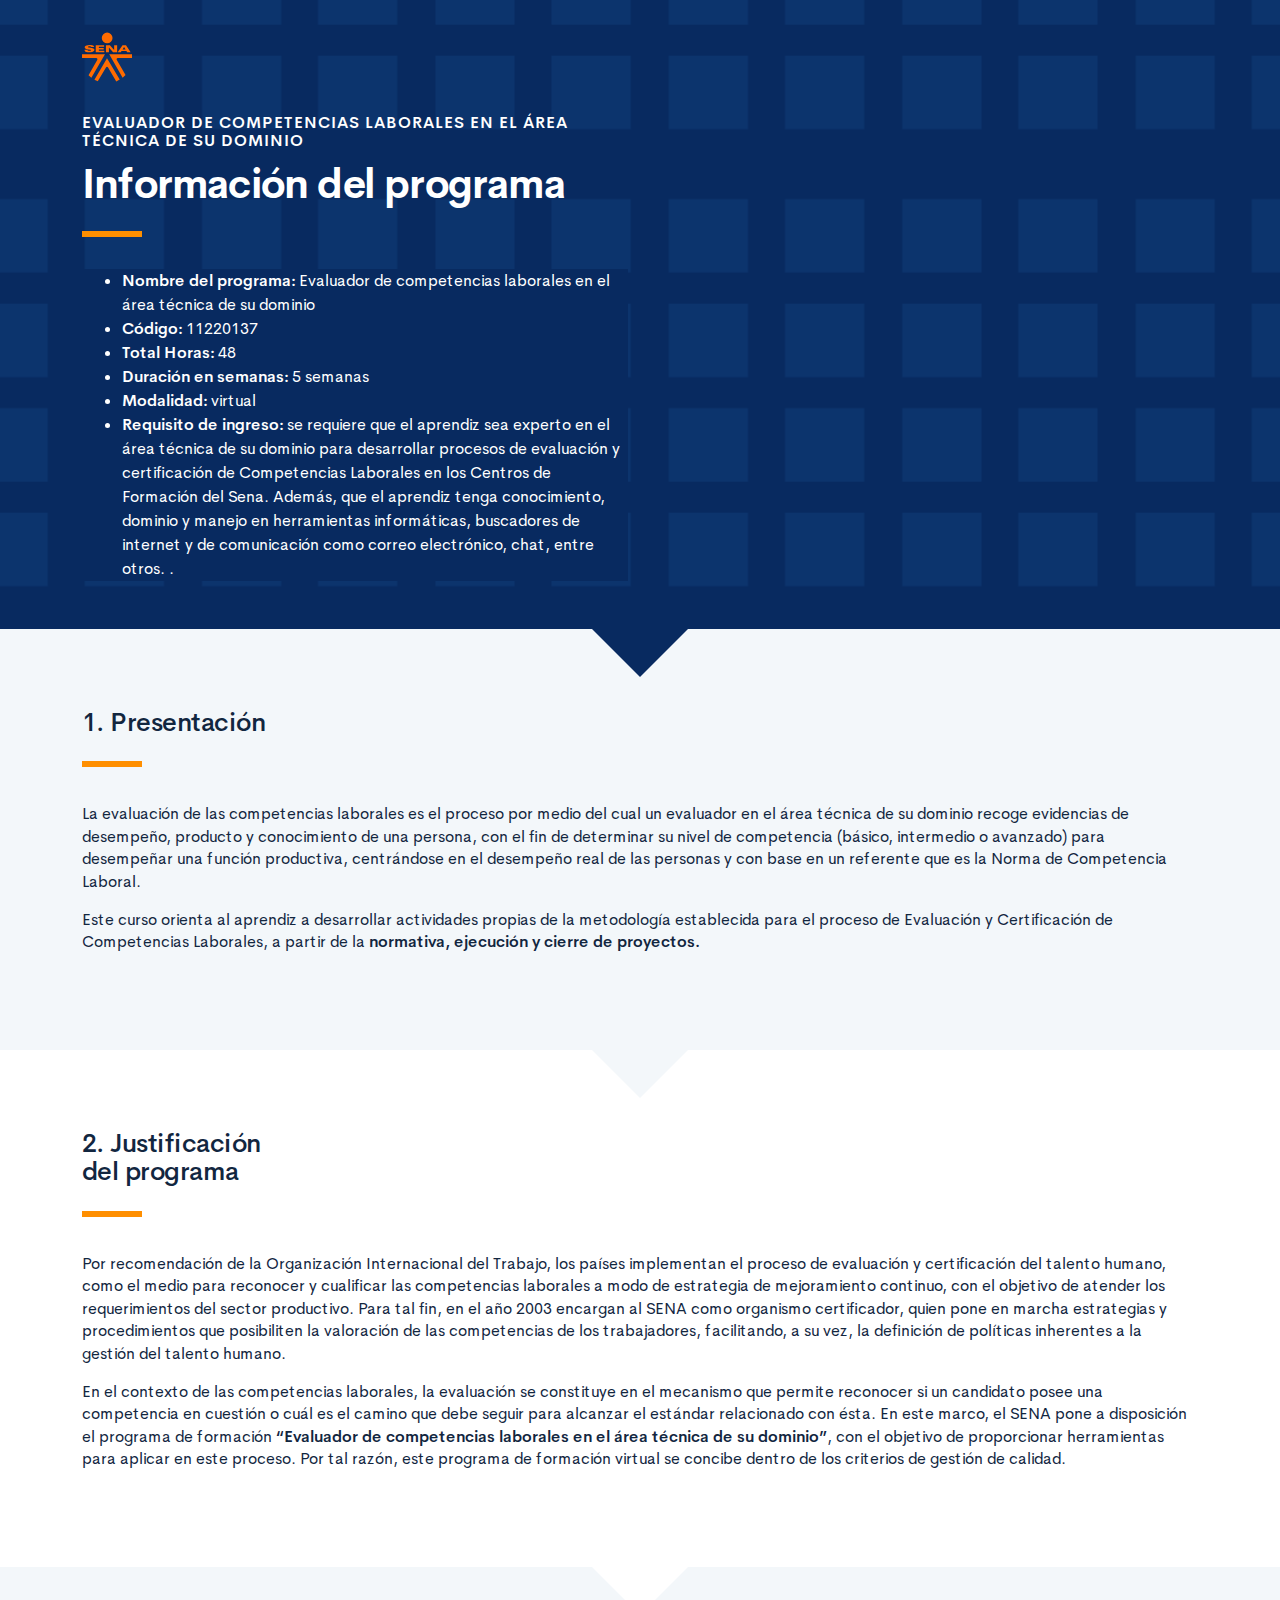
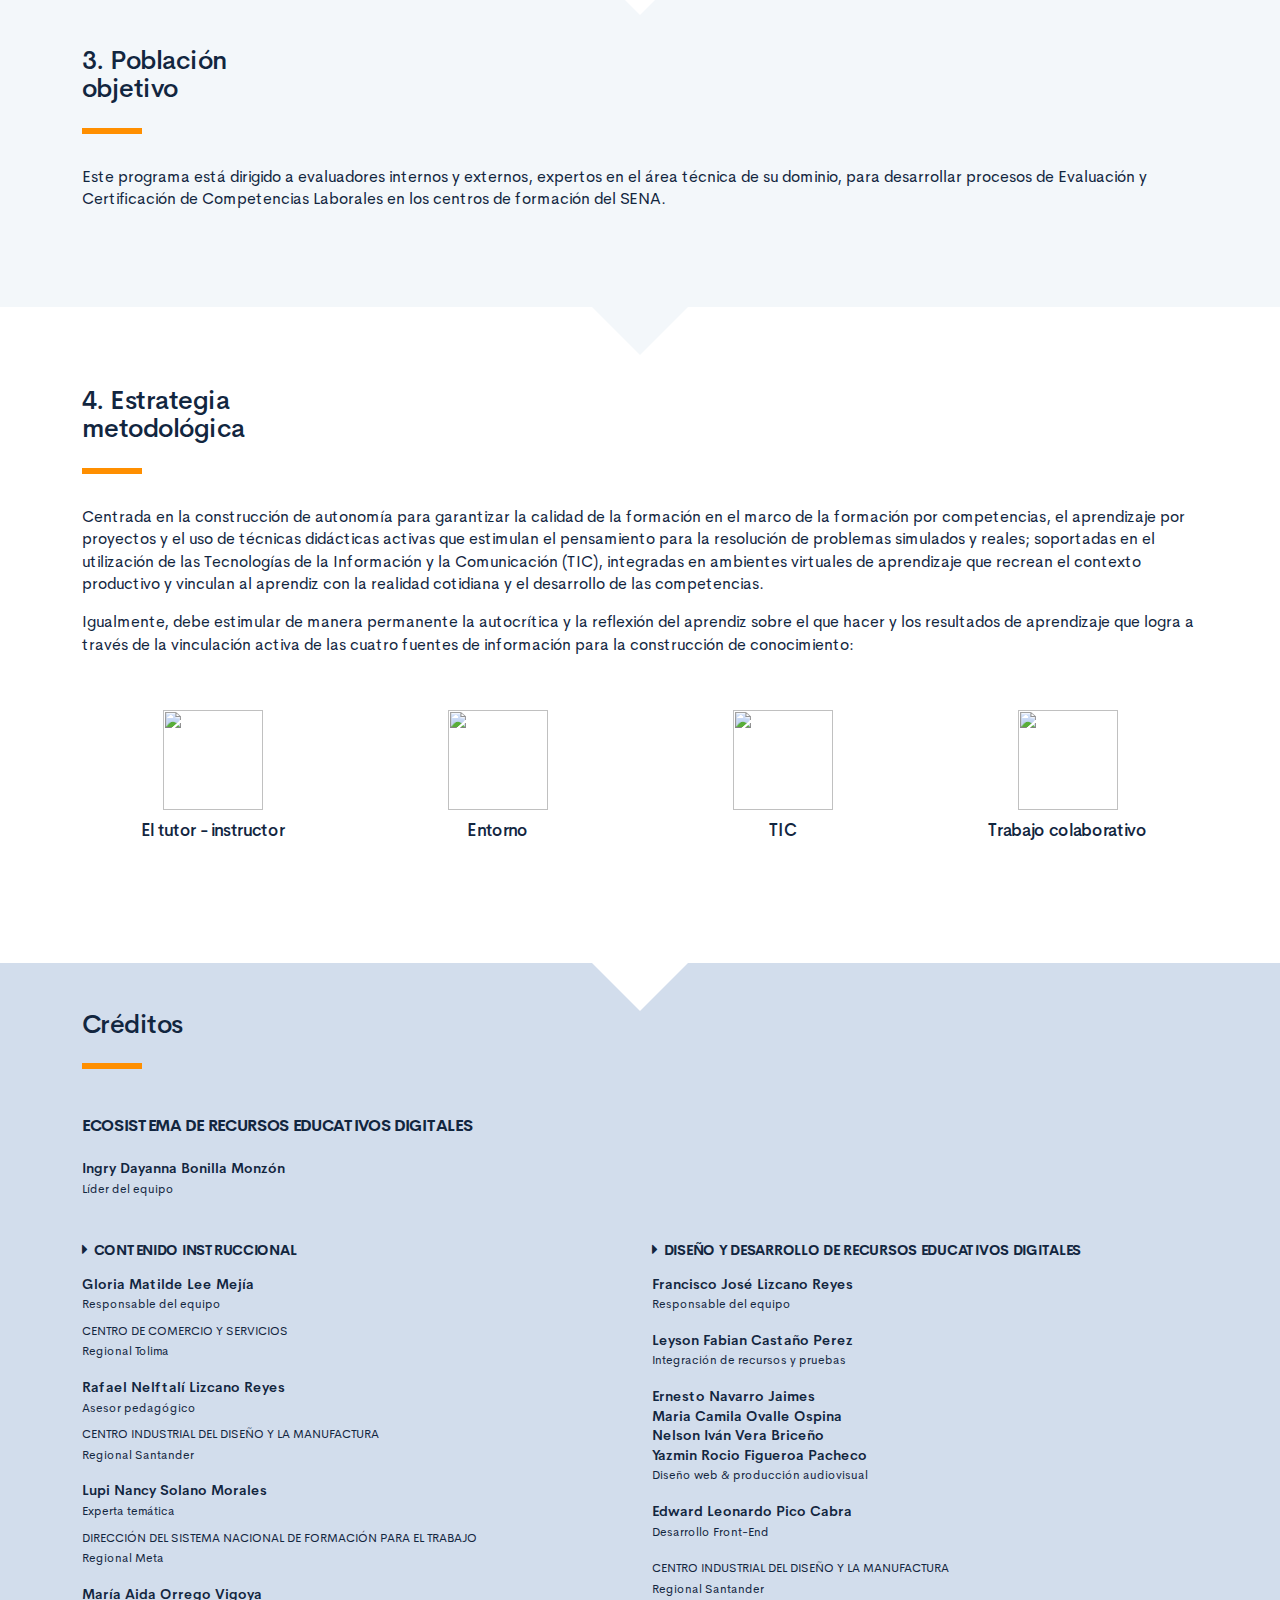
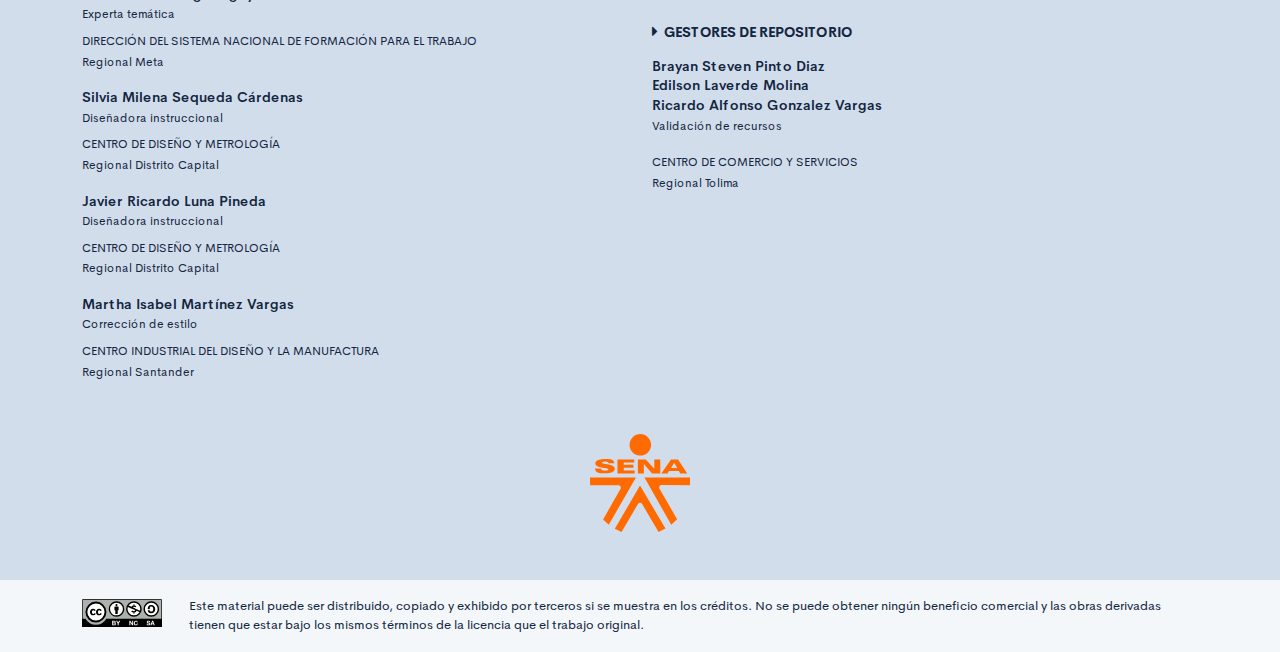
==== public/info.html @ 299780cb "integración de videos" ====
<!DOCTYPE html>
<html lang="es">
    <head>
        <meta charset="UTF-8">
        <meta name="viewport" content="width=device-width, user-scalable=no, initial-scale=1.0, maximum-scale=1.0, minimum-scale=1.0">
        <title>Información del programa: Salud Penitenciaria</title>
        <meta meta name="description" content="Ruta de aprendizaje programa Salud penitenciaria.">
        <link rel="icon" type="image/svg+xml" href="assets/images/logos/senaLogo.svg">
        <link rel="stylesheet" href="assets/fonts/feather/feather.css">
        <link rel="stylesheet" href="assets/fonts/fontawesome/css/font-awesome.css">
        <link href="assets/css/fancybox.css" rel="stylesheet">
        <link href="assets/css/animate.css" rel="stylesheet">
        <link rel="stylesheet" href="assets/css/main.css">
    </head>
    <body class="theme-dark page-header-textura" id="page-home">
        <header class="curso-presentacion page-header" id="CursoPresentacion">
            <div class="page-textura">
                <div class="container">
                    <div class="curso-topbar justify-content-center justify-content-md-start"><a class="curso-topbar__logo"><svg xmlns="http://www.w3.org/2000/svg" width="168.273" height="164.177" viewBox="0 0 168.273 164.177">
                                <path id="SENA_LOGO" data-name="SENA LOGO" d="M85.349,1a18.09,18.09,0,1,0,18.09,18.09h0A18.1,18.1,0,0,0,85.349,1ZM25.617,42.983a33.722,33.722,0,0,0-9.386,1.024,11.156,11.156,0,0,0-5.12,2.56A5.346,5.346,0,0,0,10.086,52.2c.683,1.707,2.56,2.9,4.608,3.584,4.437,1.536,9.386,1.877,13.994,2.731a5.1,5.1,0,0,1,2.389,1.024,1.369,1.369,0,0,1-.683,2.048,9.146,9.146,0,0,1-5.291.683A8.354,8.354,0,0,1,20.5,61.244a1.962,1.962,0,0,1-.853-2.389H9.233A7.663,7.663,0,0,0,10.6,63.463a7.59,7.59,0,0,0,4.267,2.389A28.541,28.541,0,0,0,23.4,66.876,52.426,52.426,0,0,0,35,66.023a11.043,11.043,0,0,0,5.8-2.9,5.358,5.358,0,0,0-1.365-8.533,21.267,21.267,0,0,0-5.8-2.048c-3.072-.683-5.973-1.024-9.045-1.536a9.114,9.114,0,0,1-3.072-.853,1.226,1.226,0,0,1,0-2.219,9.369,9.369,0,0,1,4.437-.683,10.554,10.554,0,0,1,4.608.853A1.877,1.877,0,0,1,31.59,49.81h9.9a5.669,5.669,0,0,0-1.195-3.584A8.875,8.875,0,0,0,35.515,43.5c-3.584-.341-6.827-.512-9.9-.512Zm21.333.683V67.217H75.792V62.1H57.531V57.489H73.744V52.54H57.531V48.786H75.109v-5.12Zm47.615,0H81.253V67.217H91.322V51.346l13.824,15.872h13.824V43.666H108.9v15.7Zm42.495,0L120.676,67.217h10.581l2.56-4.267H150.2l2.389,4.267h11.776l-15.53-23.551ZM142.35,49.3l5.12,8.533h-10.41ZM.7,74.044l.171,12.8L49,86.673c2.389.512,3.925,2.048,3.413,5.8l-29.7,51.711,9.557,9.045L78.01,74.044Zm91.646,0L137.4,152.89l9.9-8.874L117.433,92.3c-.512-3.584.853-5.291,3.413-5.8l48.127.171V74.044ZM84.837,87.185,42.512,159.546l11.264,5.461,28.159-47.615a4.283,4.283,0,0,1,2.9-1.195,4.681,4.681,0,0,1,3.072,1.195l28.159,47.786,11.605-5.973Z" transform="translate(-0.7 -1)" fill="#FF6B00" />
                            </svg>
                        </a></div>
                    <div class="curso-portada">
                        <div class="row align-items-center">
                            <div class="col-12 col-lg-6">
                                <h3 class="curso-subtitulo">Evaluador de competencias laborales en el área técnica de su dominio</h3>
                                <h1 class="curso-titulo">Información del programa</h1>
                                <div class="brand-line-primary"></div>
                                <p class="curso-descripcion">
                                <ul class="bg-brand-color-dark text-white">
                                    <li> <span><strong>Nombre del programa:</strong> Evaluador de competencias laborales en el área técnica de su dominio</span></li>
                                    <li> <span><strong>Código:</strong> 11220137</span></li>
                                    <li> <span><strong>Total Horas:</strong> 48</span></li>
                                    <li> <span><strong>Duración en semanas:</strong> 5 semanas</span></li>
                                    <li> <span><strong>Modalidad:</strong> virtual</span></li>
                                    <li> <span><strong>Requisito de ingreso:</strong> se requiere que el aprendiz sea experto en el área técnica de su dominio para desarrollar procesos de evaluación y certificación de Competencias Laborales en los Centros de Formación del Sena. Además, que el aprendiz tenga conocimiento, dominio y manejo en herramientas informáticas, buscadores de internet y de comunicación como correo electrónico, chat, entre otros. </i>.</span></li>
                                </ul>
                                </p>
                            </div>
                            <div class="col-12 col-lg-6">
                                <div class="embed-responsive embed-responsive-16by9"><iframe class="embed-responsive-item" width="560" height="315" src="https://www.youtube.com/embed/yAttOSxoYdc" frameborder="0" allow="accelerometer; autoplay; encrypted-media; gyroscope; picture-in-picture" allowfullscreen=""> </iframe></div>
                            </div>
                        </div>
                    </div>
                </div>
            </div>
        </header>
        <section class="section section-dark" id="Presentacion">
            <div class="container">
                <h1> 1. Presentación</h1>
                <div class="brand-line-primary"></div>
                <p class="mt-5">La evaluación de las competencias laborales es el proceso por medio del cual un evaluador en el área técnica de su dominio recoge evidencias de desempeño, producto y conocimiento de una persona, con el fin de determinar su nivel de competencia (básico, intermedio o avanzado) para desempeñar una función productiva, centrándose en el desempeño real de las personas y con base en un referente que es la Norma de Competencia Laboral.</p>
                <p>Este curso orienta al aprendiz a desarrollar actividades propias de la metodología establecida para el proceso de Evaluación y Certificación de Competencias Laborales, a partir de la <strong>normativa, ejecución y cierre de proyectos.</strong> </p>
            </div>
        </section>
        <section class="section section-light" id="Justificacion">
            <div class="container">
                <h1> 2. Justificación<br> del programa</h1>
                <div class="brand-line-primary"></div>
                <p class="mt-5">Por recomendación de la Organización Internacional del Trabajo, los países implementan el proceso de evaluación y certificación del talento humano, como el medio para reconocer y cualificar las competencias laborales a modo de estrategia de mejoramiento continuo, con el objetivo de atender los requerimientos del sector productivo. Para tal fin, en el año 2003 encargan al SENA como organismo certificador, quien pone en marcha estrategias y procedimientos que posibiliten la valoración de las competencias de los trabajadores, facilitando, a su vez, la definición de políticas inherentes a la gestión del talento humano.</p>
                <p>En el contexto de las competencias laborales, la evaluación se constituye en el mecanismo que permite reconocer si un candidato posee una competencia en cuestión o cuál es el camino que debe seguir para alcanzar el estándar relacionado con ésta. En este marco, el SENA pone a disposición el programa de formación <strong>“Evaluador de competencias laborales en el área técnica de su dominio”</strong>, con el objetivo de proporcionar herramientas para aplicar en este proceso. Por tal razón, este programa de formación virtual se concibe dentro de los criterios de gestión de calidad.</p>
            </div>
        </section>
        <section class="section section-dark" id="Poblacion">
            <div class="container">
                <h1> 3. Población <br>objetivo</h1>
                <div class="brand-line-primary"></div>
                <p>Este programa está dirigido a evaluadores internos y externos, expertos en el área técnica de su dominio, para desarrollar procesos de Evaluación y Certificación de Competencias Laborales en los centros de formación del SENA.</p>
            </div>
        </section>
        <section class="section section-light" id="Estrategia">
            <div class="container">
                <h1>4. Estrategia <br>metodológica</h1>
                <div class="brand-line-primary"></div>
                <p>Centrada en la construcción de autonomía para garantizar la calidad de la formación en el marco de la formación por competencias, el aprendizaje por proyectos y el uso de técnicas didácticas activas que estimulan el pensamiento para la resolución de problemas simulados y reales; soportadas en el utilización de las Tecnologías de la Información y la Comunicación (TIC), integradas en ambientes virtuales de aprendizaje que recrean el contexto productivo y vinculan al aprendiz con la realidad cotidiana y el desarrollo de las competencias. </p>
                <p>Igualmente, debe estimular de manera permanente la autocrítica y la reflexión del aprendiz sobre el que hacer y los resultados de aprendizaje que logra a través de la vinculación activa de las cuatro fuentes de información para la construcción de conocimiento: </p>
                <div class="row mt-4">
                    <article class="col-md-6 col-lg-3 my-2">
                        <div class="box bg-gray-200 d-flex flex-column justify-content-center align-items-center p-4 rounded-lg"><img class="img-fluid" src="assets/images/info/tutor.svg" style="width: 100px; height: 100px;">
                            <h3 class="my-3">El tutor - instructor</h3>
                        </div>
                    </article>
                    <article class="col-md-6 col-lg-3 my-2">
                        <div class="box bg-gray-200 d-flex flex-column justify-content-center align-items-center p-4 rounded-lg"><img class="img-fluid" src="assets/images/info/entorno.svg" style="width: 100px; height: 100px;">
                            <h3 class="my-3">Entorno</h3>
                        </div>
                    </article>
                    <article class="col-md-6 col-lg-3 my-2">
                        <div class="box bg-gray-200 d-flex flex-column justify-content-center align-items-center p-4 rounded-lg"><img class="img-fluid" src="assets/images/info/tic.svg" style="width: 100px; height: 100px;">
                            <h3 class="my-3">TIC</h3>
                        </div>
                    </article>
                    <article class="col-md-6 col-lg-3 my-2">
                        <div class="box bg-gray-200 d-flex flex-column justify-content-center align-items-center p-4 rounded-lg" style="height: 100%;"><img class="img-fluid" src="assets/images/info/colaborativo.svg" style="width: 100px; height: 100px;">
                            <h3 class="my-3">Trabajo colaborativo</h3>
                        </div>
                    </article>
                </div>
            </div>
        </section>
        <footer class="footer" id="Creditos">
            <div class="container">
                <h1>Créditos </h1>
                <div class="brand-line-primary"></div>
                <div class="row">
                    <div class="col-12 col-md-5">
                        <h3 class="footer-subtitulo mb-4">ECOSISTEMA DE RECURSOS EDUCATIVOS DIGITALES </h3>
                        <p class="footer-texto mb-2"><strong>Ingry Dayanna Bonilla Monzón</strong><br /> <span class="text-small">Líder del equipo</span></p>
                    </div>
                </div>
                <div class="row mt-5">
                    <div class="col-12 col-md-6">
                        <h4 class="footer-subtitulo-2 mt-0">
                            <div class="fa fa-caret-right mr-2"></div>Contenido Instruccional
                        </h4>
                        <p class="footer-texto mb-2"><strong>Gloria Matilde Lee Mejía </strong><br /> <span class="text-small">Responsable del equipo</span></p>
                        <p class="footer-texto"><span class="text-small text-uppercase">Centro de Comercio y Servicios</span><br /><span class="text-small">Regional Tolima</span></p>
                        <p class="footer-texto mb-2"><strong>Rafael Nelftalí Lizcano Reyes</strong><br /> <span class="text-small">Asesor pedagógico<br /></span></p>
                        <p class="footer-texto"><span class="text-small text-uppercase">Centro industrial del diseño y la manufactura </span><br /><span class="text-small">Regional Santander </span></p>
                        <p class="footer-texto mb-2"><strong>Lupi Nancy Solano Morales</strong><br /><span class="text-small">Experta temática<br /></span></p>
                        <p class="footer-texto"><span class="text-small text-uppercase">Dirección del sistema nacional de Formación para el trabajo</span><br /><span class="text-small">Regional Meta</span></p>
                        <p class="footer-texto mb-2"><strong>María Aida Orrego Vigoya</strong><br /><span class="text-small">Experta temática<br /></span></p>
                        <p class="footer-texto"><span class="text-small text-uppercase">Dirección del sistema nacional de Formación para el trabajo</span><br /><span class="text-small">Regional Meta </span></p>
                        <p class="footer-texto mb-2"><strong>Silvia Milena Sequeda Cárdenas</strong><br /><span class="text-small">Diseñadora instruccional<br /></span></p>
                        <p class="footer-texto"><span class="text-small text-uppercase">Centro de diseño y metrología </span><br /><span class="text-small">Regional Distrito Capital </span></p>
                        <p class="footer-texto mb-2"><strong>Javier Ricardo Luna Pineda</strong><br /> <span class="text-small">Diseñadora instruccional<br /></span></p>
                        <p class="footer-texto"><span class="text-small text-uppercase">Centro de diseño y metrología</span><br /><span class="text-small">Regional Distrito Capital </span></p>
                        <p class="footer-texto mb-2"><strong>Martha Isabel Martínez Vargas</strong><br /> <span class="text-small">Corrección de estilo<br /></span></p>
                        <p class="footer-texto"><span class="text-small text-uppercase">Centro industrial del diseño y la manufactura</span><br /><span class="text-small">Regional Santander</span></p>
                    </div>
                    <div class="col-12 col-md-6">
                        <h4 class="footer-subtitulo-2 mt-0">
                            <div class="fa fa-caret-right mr-2"></div>Diseño y desarrollo de recursos educativos digitales
                        </h4>
                        <p class="footer-texto"><strong>Francisco José Lizcano Reyes </strong><br /> <span class="text-small">Responsable del equipo<br /></span></p>
                        <p class="footer-texto"><strong>Leyson Fabian Castaño Perez</strong><br /> <span class="text-small">Integración de recursos y pruebas<br /></span></p>
                        <p class="footer-texto"> <strong>Ernesto Navarro Jaimes</strong><br />
                            <strong>Maria Camila Ovalle Ospina</strong><br />
                            <strong>Nelson Iván Vera Briceño</strong><br />
                            <strong>Yazmin Rocio Figueroa Pacheco</strong><br /><span class="text-small">Diseño web & producción audiovisual<br /></span></p>
                        <p class="footer-texto"><strong>Edward Leonardo Pico Cabra</strong><br /> <span class="text-small">Desarrollo Front-End<br /></span></p>
                        <p class="footer-texto"><span class="text-small text-uppercase">CENTRO INDUSTRIAL DEL DISEÑO Y LA MANUFACTURA </span><br /><span class="text-small">Regional Santander </span></p>
                        <h4 class="footer-subtitulo-2 mt-4">
                            <div class="fa fa-caret-right mr-2"></div>Gestores de repositorio
                        </h4>
                        <p class="footer-texto"> <strong>Brayan Steven Pinto Diaz</strong><br />
                            <strong>Edilson Laverde Molina</strong><br />
                            <strong>Ricardo Alfonso Gonzalez Vargas</strong><br /><span class="text-small">Validación de recursos<br /></span></p>
                        <p class="footer-texto"><span class="text-small text-uppercase">CENTRO DE COMERCIO Y SERVICIOS</span><br /><span class="text-small">Regional Tolima</span></p>
                    </div>
                </div>
                <div class="row justify-content-center align-items-center mt-5"><img src="assets/images/logos/senaLogo.svg" style="max-width:100px" /></div>
            </div>
        </footer>
        <section id="cc">
            <div class="container">
                <div class="d-flex flex-column flex-sm-row"><span class="pr-3"><i class="icon cc"></i></span><span>Este material puede ser distribuido, copiado y exhibido por terceros si se muestra en los créditos. No se puede obtener ningún beneficio comercial y las obras derivadas tienen que estar bajo los mismos términos de la licencia que el trabajo original.</span></div>
            </div>
        </section>
    </body>
</html>
---- public/assets/fonts/feather/feather.css ----
@font-face {
  font-family: 'Feather';
  src:
    url('fonts/Feather.ttf?sdxovp') format('truetype'),
    url('fonts/Feather.woff?sdxovp') format('woff'),
    url('fonts/Feather.svg?sdxovp#Feather') format('svg');
  font-weight: normal;
  font-style: normal;
}

.fe {
  /* use !important to prevent issues with browser extensions that change fonts */
  font-family: 'Feather' !important;
  speak: none;
  font-style: normal;
  font-weight: normal;
  font-variant: normal;
  text-transform: none;
  line-height: 1;

  /* Better Font Rendering =========== */
  -webkit-font-smoothing: antialiased;
  -moz-osx-font-smoothing: grayscale;
}

.fe-activity:before {
  content: "\e900";
}
.fe-airplay:before {
  content: "\e901";
}
.fe-alert-circle:before {
  content: "\e902";
}
.fe-alert-octagon:before {
  content: "\e903";
}
.fe-alert-triangle:before {
  content: "\e904";
}
.fe-align-center:before {
  content: "\e905";
}
.fe-align-justify:before {
  content: "\e906";
}
.fe-align-left:before {
  content: "\e907";
}
.fe-align-right:before {
  content: "\e908";
}
.fe-anchor:before {
  content: "\e909";
}
.fe-aperture:before {
  content: "\e90a";
}
.fe-archive:before {
  content: "\e90b";
}
.fe-arrow-down:before {
  content: "\e90c";
}
.fe-arrow-down-circle:before {
  content: "\e90d";
}
.fe-arrow-down-left:before {
  content: "\e90e";
}
.fe-arrow-down-right:before {
  content: "\e90f";
}
.fe-arrow-left:before {
  content: "\e910";
}
.fe-arrow-left-circle:before {
  content: "\e911";
}
.fe-arrow-right:before {
  content: "\e912";
}
.fe-arrow-right-circle:before {
  content: "\e913";
}
.fe-arrow-up:before {
  content: "\e914";
}
.fe-arrow-up-circle:before {
  content: "\e915";
}
.fe-arrow-up-left:before {
  content: "\e916";
}
.fe-arrow-up-right:before {
  content: "\e917";
}
.fe-at-sign:before {
  content: "\e918";
}
.fe-award:before {
  content: "\e919";
}
.fe-bar-chart:before {
  content: "\e91a";
}
.fe-bar-chart-2:before {
  content: "\e91b";
}
.fe-battery:before {
  content: "\e91c";
}
.fe-battery-charging:before {
  content: "\e91d";
}
.fe-bell:before {
  content: "\e91e";
}
.fe-bell-off:before {
  content: "\e91f";
}
.fe-bluetooth:before {
  content: "\e920";
}
.fe-bold:before {
  content: "\e921";
}
.fe-book:before {
  content: "\e922";
}
.fe-book-open:before {
  content: "\e923";
}
.fe-bookmark:before {
  content: "\e924";
}
.fe-box:before {
  content: "\e925";
}
.fe-briefcase:before {
  content: "\e926";
}
.fe-calendar:before {
  content: "\e927";
}
.fe-camera:before {
  content: "\e928";
}
.fe-camera-off:before {
  content: "\e929";
}
.fe-cast:before {
  content: "\e92a";
}
.fe-check:before {
  content: "\e92b";
}
.fe-check-circle:before {
  content: "\e92c";
}
.fe-check-square:before {
  content: "\e92d";
}
.fe-chevron-down:before {
  content: "\e92e";
}
.fe-chevron-left:before {
  content: "\e92f";
}
.fe-chevron-right:before {
  content: "\e930";
}
.fe-chevron-up:before {
  content: "\e931";
}
.fe-chevrons-down:before {
  content: "\e932";
}
.fe-chevrons-left:before {
  content: "\e933";
}
.fe-chevrons-right:before {
  content: "\e934";
}
.fe-chevrons-up:before {
  content: "\e935";
}
.fe-chrome:before {
  content: "\e936";
}
.fe-circle:before {
  content: "\e937";
}
.fe-clipboard:before {
  content: "\e938";
}
.fe-clock:before {
  content: "\e939";
}
.fe-cloud:before {
  content: "\e93a";
}
.fe-cloud-drizzle:before {
  content: "\e93b";
}
.fe-cloud-lightning:before {
  content: "\e93c";
}
.fe-cloud-off:before {
  content: "\e93d";
}
.fe-cloud-rain:before {
  content: "\e93e";
}
.fe-cloud-snow:before {
  content: "\e93f";
}
.fe-code:before {
  content: "\e940";
}
.fe-codepen:before {
  content: "\e941";
}
.fe-command:before {
  content: "\e942";
}
.fe-compass:before {
  content: "\e943";
}
.fe-copy:before {
  content: "\e944";
}
.fe-corner-down-left:before {
  content: "\e945";
}
.fe-corner-down-right:before {
  content: "\e946";
}
.fe-corner-left-down:before {
  content: "\e947";
}
.fe-corner-left-up:before {
  content: "\e948";
}
.fe-corner-right-down:before {
  content: "\e949";
}
.fe-corner-right-up:before {
  content: "\e94a";
}
.fe-corner-up-left:before {
  content: "\e94b";
}
.fe-corner-up-right:before {
  content: "\e94c";
}
.fe-cpu:before {
  content: "\e94d";
}
.fe-credit-card:before {
  content: "\e94e";
}
.fe-crop:before {
  content: "\e94f";
}
.fe-crosshair:before {
  content: "\e950";
}
.fe-database:before {
  content: "\e951";
}
.fe-delete:before {
  content: "\e952";
}
.fe-disc:before {
  content: "\e953";
}
.fe-dollar-sign:before {
  content: "\e954";
}
.fe-download:before {
  content: "\e955";
}
.fe-download-cloud:before {
  content: "\e956";
}
.fe-droplet:before {
  content: "\e957";
}
.fe-edit:before {
  content: "\e958";
}
.fe-edit-2:before {
  content: "\e959";
}
.fe-edit-3:before {
  content: "\e95a";
}
.fe-external-link:before {
  content: "\e95b";
}
.fe-eye:before {
  content: "\e95c";
}
.fe-eye-off:before {
  content: "\e95d";
}
.fe-facebook:before {
  content: "\e95e";
}
.fe-fast-forward:before {
  content: "\e95f";
}
.fe-feather:before {
  content: "\e960";
}
.fe-file:before {
  content: "\e961";
}
.fe-file-minus:before {
  content: "\e962";
}
.fe-file-plus:before {
  content: "\e963";
}
.fe-file-text:before {
  content: "\e964";
}
.fe-film:before {
  content: "\e965";
}
.fe-filter:before {
  content: "\e966";
}
.fe-flag:before {
  content: "\e967";
}
.fe-folder:before {
  content: "\e968";
}
.fe-folder-minus:before {
  content: "\e969";
}
.fe-folder-plus:before {
  content: "\e96a";
}
.fe-gift:before {
  content: "\e96b";
}
.fe-git-branch:before {
  content: "\e96c";
}
.fe-git-commit:before {
  content: "\e96d";
}
.fe-git-merge:before {
  content: "\e96e";
}
.fe-git-pull-request:before {
  content: "\e96f";
}
.fe-github:before {
  content: "\e970";
}
.fe-gitlab:before {
  content: "\e971";
}
.fe-globe:before {
  content: "\e972";
}
.fe-grid:before {
  content: "\e973";
}
.fe-hard-drive:before {
  content: "\e974";
}
.fe-hash:before {
  content: "\e975";
}
.fe-headphones:before {
  content: "\e976";
}
.fe-heart:before {
  content: "\e977";
}
.fe-help-circle:before {
  content: "\e978";
}
.fe-home:before {
  content: "\e979";
}
.fe-image:before {
  content: "\e97a";
}
.fe-inbox:before {
  content: "\e97b";
}
.fe-info:before {
  content: "\e97c";
}
.fe-instagram:before {
  content: "\e97d";
}
.fe-italic:before {
  content: "\e97e";
}
.fe-layers:before {
  content: "\e97f";
}
.fe-layout:before {
  content: "\e980";
}
.fe-life-buoy:before {
  content: "\e981";
}
.fe-link:before {
  content: "\e982";
}
.fe-link-2:before {
  content: "\e983";
}
.fe-linkedin:before {
  content: "\e984";
}
.fe-list:before {
  content: "\e985";
}
.fe-loader:before {
  content: "\e986";
}
.fe-lock:before {
  content: "\e987";
}
.fe-log-in:before {
  content: "\e988";
}
.fe-log-out:before {
  content: "\e989";
}
.fe-mail:before {
  content: "\e98a";
}
.fe-map:before {
  content: "\e98b";
}
.fe-map-pin:before {
  content: "\e98c";
}
.fe-maximize:before {
  content: "\e98d";
}
.fe-maximize-2:before {
  content: "\e98e";
}
.fe-menu:before {
  content: "\e98f";
}
.fe-message-circle:before {
  content: "\e990";
}
.fe-message-square:before {
  content: "\e991";
}
.fe-mic:before {
  content: "\e992";
}
.fe-mic-off:before {
  content: "\e993";
}
.fe-minimize:before {
  content: "\e994";
}
.fe-minimize-2:before {
  content: "\e995";
}
.fe-minus:before {
  content: "\e996";
}
.fe-minus-circle:before {
  content: "\e997";
}
.fe-minus-square:before {
  content: "\e998";
}
.fe-monitor:before {
  content: "\e999";
}
.fe-moon:before {
  content: "\e99a";
}
.fe-more-horizontal:before {
  content: "\e99b";
}
.fe-more-vertical:before {
  content: "\e99c";
}
.fe-move:before {
  content: "\e99d";
}
.fe-music:before {
  content: "\e99e";
}
.fe-navigation:before {
  content: "\e99f";
}
.fe-navigation-2:before {
  content: "\e9a0";
}
.fe-octagon:before {
  content: "\e9a1";
}
.fe-package:before {
  content: "\e9a2";
}
.fe-paperclip:before {
  content: "\e9a3";
}
.fe-pause:before {
  content: "\e9a4";
}
.fe-pause-circle:before {
  content: "\e9a5";
}
.fe-percent:before {
  content: "\e9a6";
}
.fe-phone:before {
  content: "\e9a7";
}
.fe-phone-call:before {
  content: "\e9a8";
}
.fe-phone-forwarded:before {
  content: "\e9a9";
}
.fe-phone-incoming:before {
  content: "\e9aa";
}
.fe-phone-missed:before {
  content: "\e9ab";
}
.fe-phone-off:before {
  content: "\e9ac";
}
.fe-phone-outgoing:before {
  content: "\e9ad";
}
.fe-pie-chart:before {
  content: "\e9ae";
}
.fe-play:before {
  content: "\e9af";
}
.fe-play-circle:before {
  content: "\e9b0";
}
.fe-plus:before {
  content: "\e9b1";
}
.fe-plus-circle:before {
  content: "\e9b2";
}
.fe-plus-square:before {
  content: "\e9b3";
}
.fe-pocket:before {
  content: "\e9b4";
}
.fe-power:before {
  content: "\e9b5";
}
.fe-printer:before {
  content: "\e9b6";
}
.fe-radio:before {
  content: "\e9b7";
}
.fe-refresh-ccw:before {
  content: "\e9b8";
}
.fe-refresh-cw:before {
  content: "\e9b9";
}
.fe-repeat:before {
  content: "\e9ba";
}
.fe-rewind:before {
  content: "\e9bb";
}
.fe-rotate-ccw:before {
  content: "\e9bc";
}
.fe-rotate-cw:before {
  content: "\e9bd";
}
.fe-rss:before {
  content: "\e9be";
}
.fe-save:before {
  content: "\e9bf";
}
.fe-scissors:before {
  content: "\e9c0";
}
.fe-search:before {
  content: "\e9c1";
}
.fe-send:before {
  content: "\e9c2";
}
.fe-server:before {
  content: "\e9c3";
}
.fe-settings:before {
  content: "\e9c4";
}
.fe-share:before {
  content: "\e9c5";
}
.fe-share-2:before {
  content: "\e9c6";
}
.fe-shield:before {
  content: "\e9c7";
}
.fe-shield-off:before {
  content: "\e9c8";
}
.fe-shopping-bag:before {
  content: "\e9c9";
}
.fe-shopping-cart:before {
  content: "\e9ca";
}
.fe-shuffle:before {
  content: "\e9cb";
}
.fe-sidebar:before {
  content: "\e9cc";
}
.fe-skip-back:before {
  content: "\e9cd";
}
.fe-skip-forward:before {
  content: "\e9ce";
}
.fe-slack:before {
  content: "\e9cf";
}
.fe-slash:before {
  content: "\e9d0";
}
.fe-sliders:before {
  content: "\e9d1";
}
.fe-smartphone:before {
  content: "\e9d2";
}
.fe-speaker:before {
  content: "\e9d3";
}
.fe-square:before {
  content: "\e9d4";
}
.fe-star:before {
  content: "\e9d5";
}
.fe-stop-circle:before {
  content: "\e9d6";
}
.fe-sun:before {
  content: "\e9d7";
}
.fe-sunrise:before {
  content: "\e9d8";
}
.fe-sunset:before {
  content: "\e9d9";
}
.fe-tablet:before {
  content: "\e9da";
}
.fe-tag:before {
  content: "\e9db";
}
.fe-target:before {
  content: "\e9dc";
}
.fe-terminal:before {
  content: "\e9dd";
}
.fe-thermometer:before {
  content: "\e9de";
}
.fe-thumbs-down:before {
  content: "\e9df";
}
.fe-thumbs-up:before {
  content: "\e9e0";
}
.fe-toggle-left:before {
  content: "\e9e1";
}
.fe-toggle-right:before {
  content: "\e9e2";
}
.fe-trash:before {
  content: "\e9e3";
}
.fe-trash-2:before {
  content: "\e9e4";
}
.fe-trending-down:before {
  content: "\e9e5";
}
.fe-trending-up:before {
  content: "\e9e6";
}
.fe-triangle:before {
  content: "\e9e7";
}
.fe-truck:before {
  content: "\e9e8";
}
.fe-tv:before {
  content: "\e9e9";
}
.fe-twitter:before {
  content: "\e9ea";
}
.fe-type:before {
  content: "\e9eb";
}
.fe-umbrella:before {
  content: "\e9ec";
}
.fe-underline:before {
  content: "\e9ed";
}
.fe-unlock:before {
  content: "\e9ee";
}
.fe-upload:before {
  content: "\e9ef";
}
.fe-upload-cloud:before {
  content: "\e9f0";
}
.fe-user:before {
  content: "\e9f1";
}
.fe-user-check:before {
  content: "\e9f2";
}
.fe-user-minus:before {
  content: "\e9f3";
}
.fe-user-plus:before {
  content: "\e9f4";
}
.fe-user-x:before {
  content: "\e9f5";
}
.fe-users:before {
  content: "\e9f6";
}
.fe-video:before {
  content: "\e9f7";
}
.fe-video-off:before {
  content: "\e9f8";
}
.fe-voicemail:before {
  content: "\e9f9";
}
.fe-volume:before {
  content: "\e9fa";
}
.fe-volume-1:before {
  content: "\e9fb";
}
.fe-volume-2:before {
  content: "\e9fc";
}
.fe-volume-x:before {
  content: "\e9fd";
}
.fe-watch:before {
  content: "\e9fe";
}
.fe-wifi:before {
  content: "\e9ff";
}
.fe-wifi-off:before {
  content: "\ea00";
}
.fe-wind:before {
  content: "\ea01";
}
.fe-x:before {
  content: "\ea02";
}
.fe-x-circle:before {
  content: "\ea03";
}
.fe-x-square:before {
  content: "\ea04";
}
.fe-youtube:before {
  content: "\ea05";
}
.fe-zap:before {
  content: "\ea06";
}
.fe-zap-off:before {
  content: "\ea07";
}
.fe-zoom-in:before {
  content: "\ea08";
}
.fe-zoom-out:before {
  content: "\ea09";
}
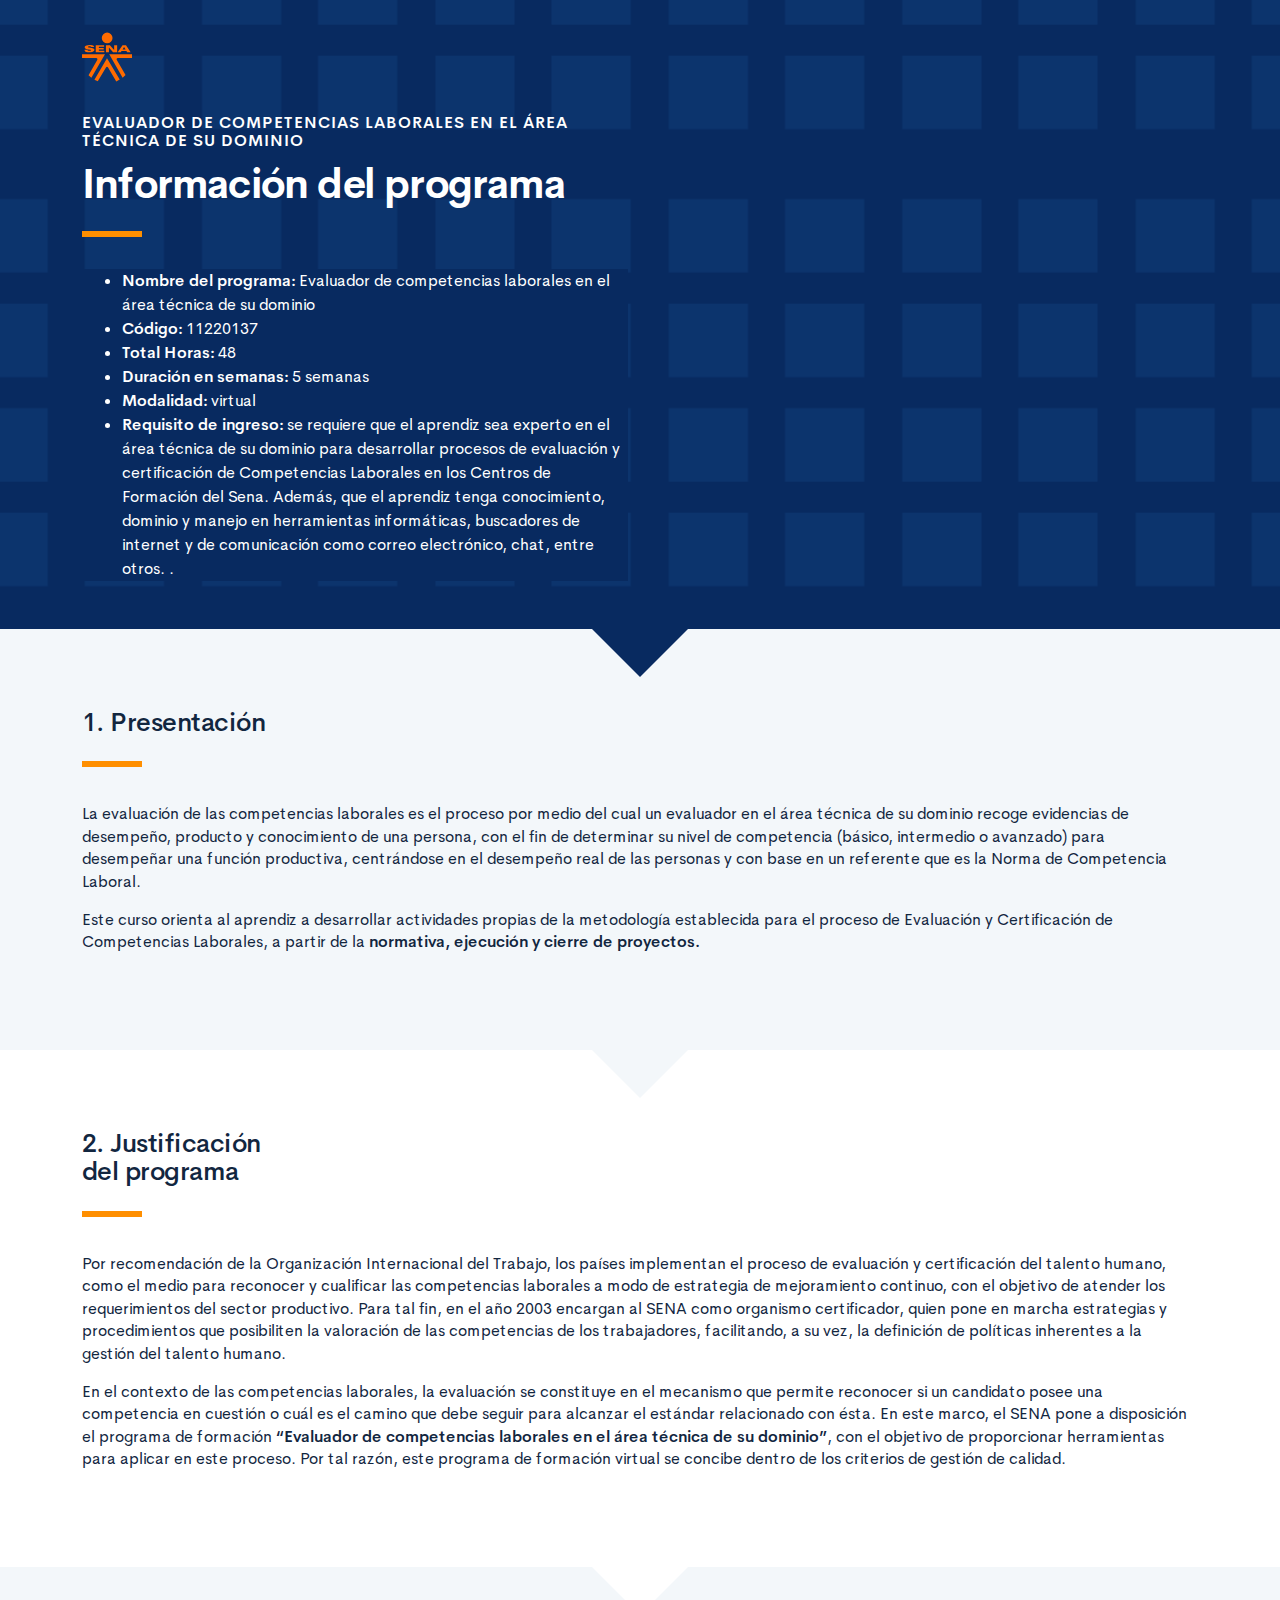
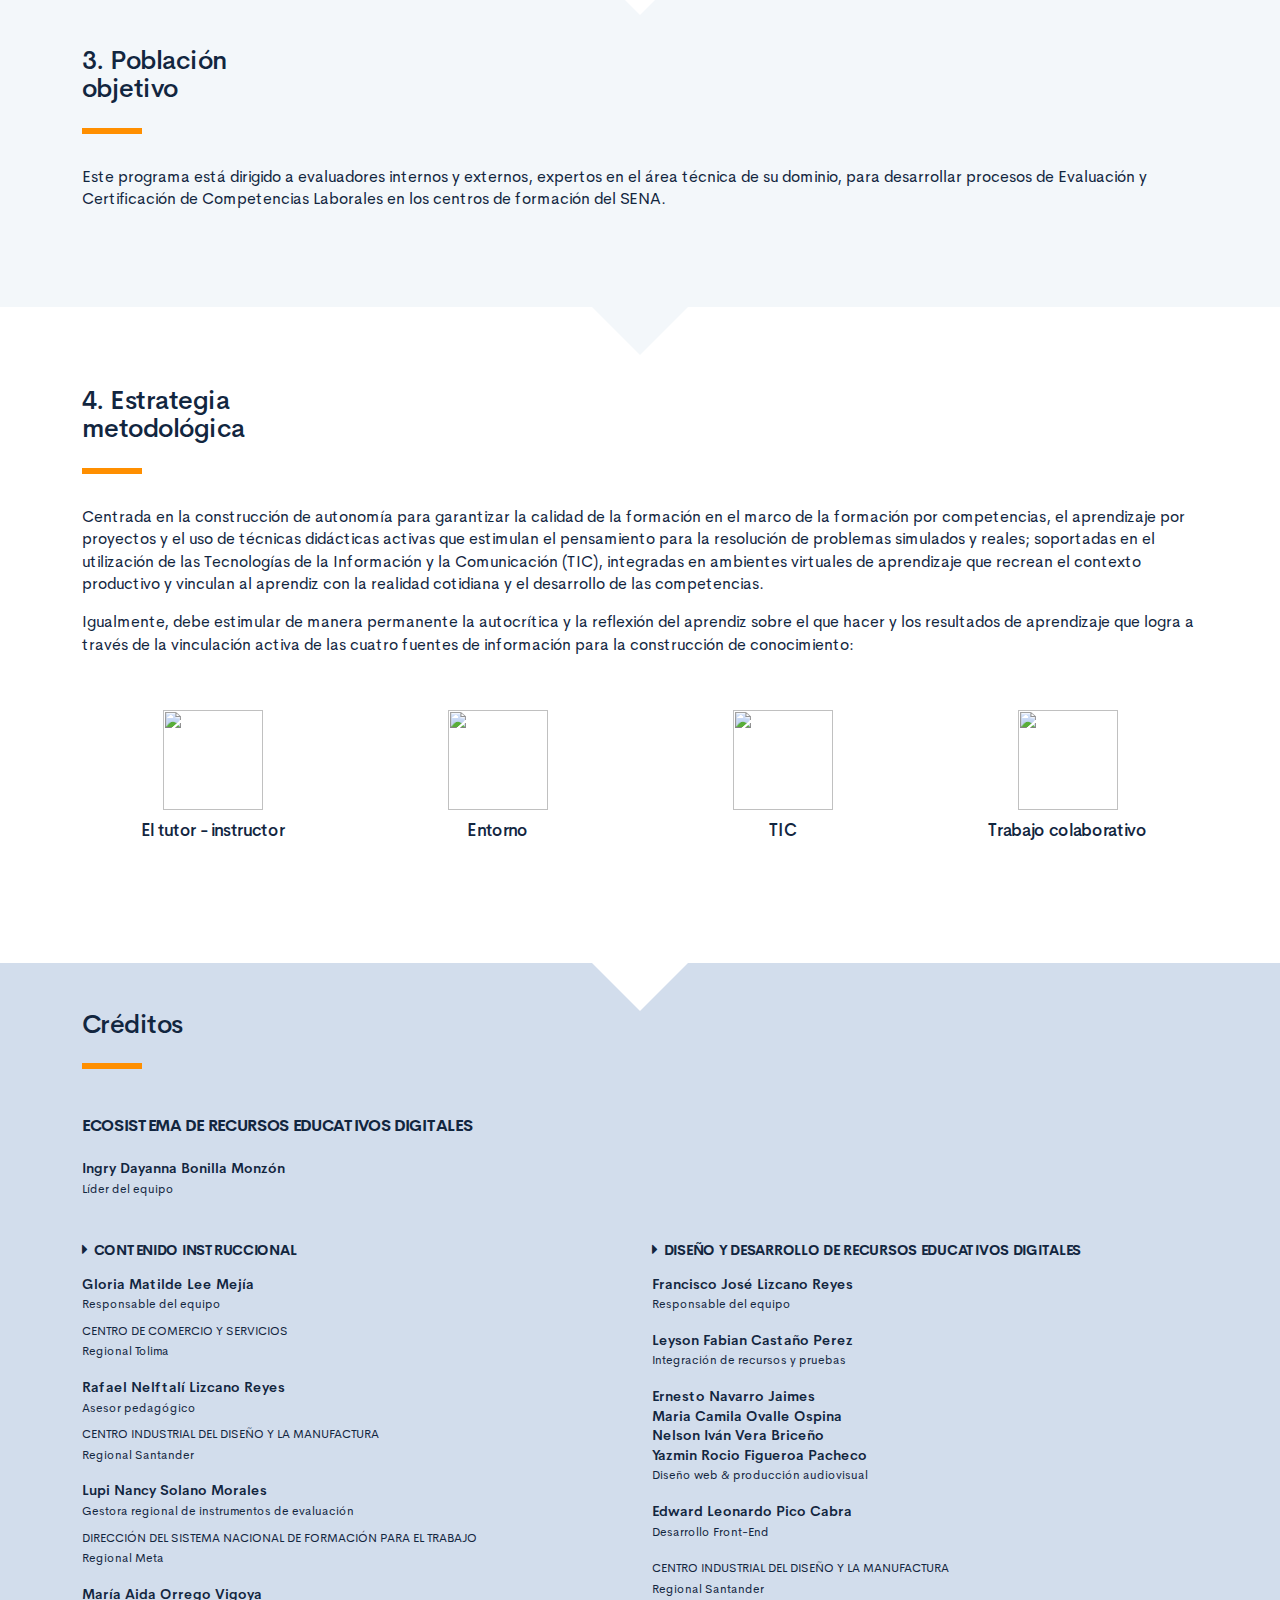
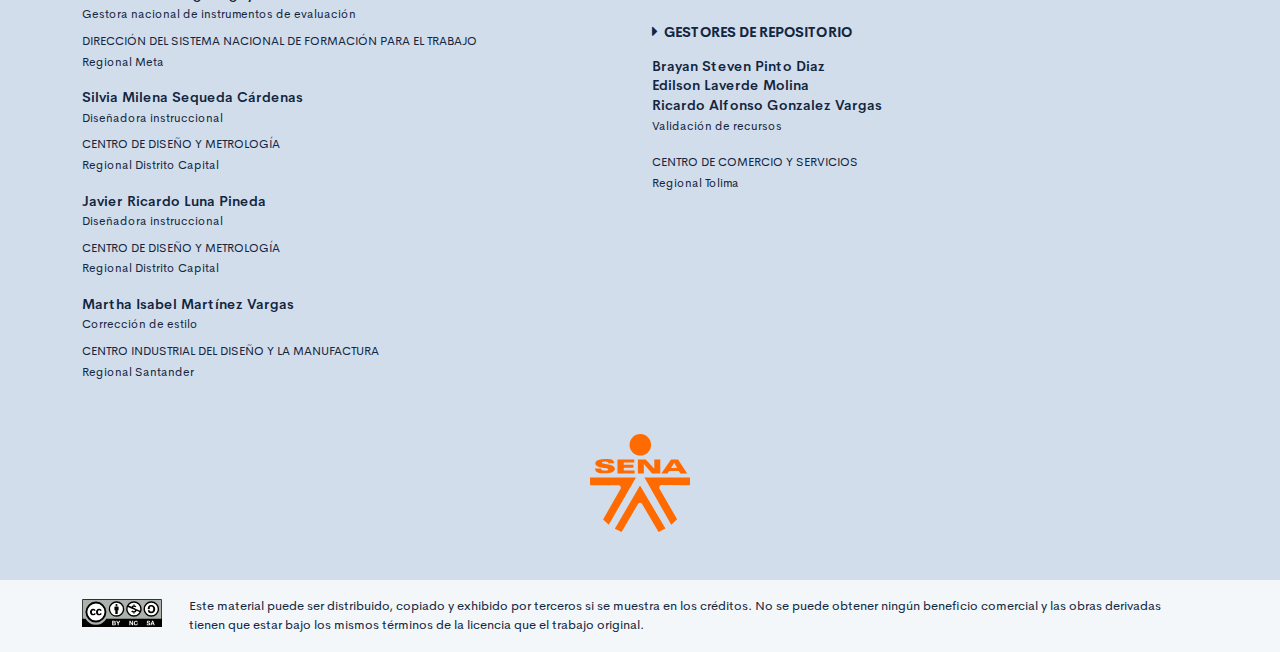
==== commit d3a84f4c: "Ajuste estilo 2" ====
--- a/public/info.html
+++ b/public/info.html
@@ -117,9 +117,9 @@
                         <p class="footer-texto"><span class="text-small text-uppercase">Centro de Comercio y Servicios</span><br /><span class="text-small">Regional Tolima</span></p>
                         <p class="footer-texto mb-2"><strong>Rafael Nelftalí Lizcano Reyes</strong><br /> <span class="text-small">Asesor pedagógico<br /></span></p>
                         <p class="footer-texto"><span class="text-small text-uppercase">Centro industrial del diseño y la manufactura </span><br /><span class="text-small">Regional Santander </span></p>
-                        <p class="footer-texto mb-2"><strong>Lupi Nancy Solano Morales</strong><br /><span class="text-small">Experta temática<br /></span></p>
+                        <p class="footer-texto mb-2"><strong>Lupi Nancy Solano Morales</strong><br /><span class="text-small">Gestora regional de instrumentos de evaluación<br /></span></p>
                         <p class="footer-texto"><span class="text-small text-uppercase">Dirección del sistema nacional de Formación para el trabajo</span><br /><span class="text-small">Regional Meta</span></p>
-                        <p class="footer-texto mb-2"><strong>María Aida Orrego Vigoya</strong><br /><span class="text-small">Experta temática<br /></span></p>
+                        <p class="footer-texto mb-2"><strong>María Aida Orrego Vigoya</strong><br /><span class="text-small">Gestora nacional de instrumentos de evaluación<br /></span></p>
                         <p class="footer-texto"><span class="text-small text-uppercase">Dirección del sistema nacional de Formación para el trabajo</span><br /><span class="text-small">Regional Meta </span></p>
                         <p class="footer-texto mb-2"><strong>Silvia Milena Sequeda Cárdenas</strong><br /><span class="text-small">Diseñadora instruccional<br /></span></p>
                         <p class="footer-texto"><span class="text-small text-uppercase">Centro de diseño y metrología </span><br /><span class="text-small">Regional Distrito Capital </span></p>
